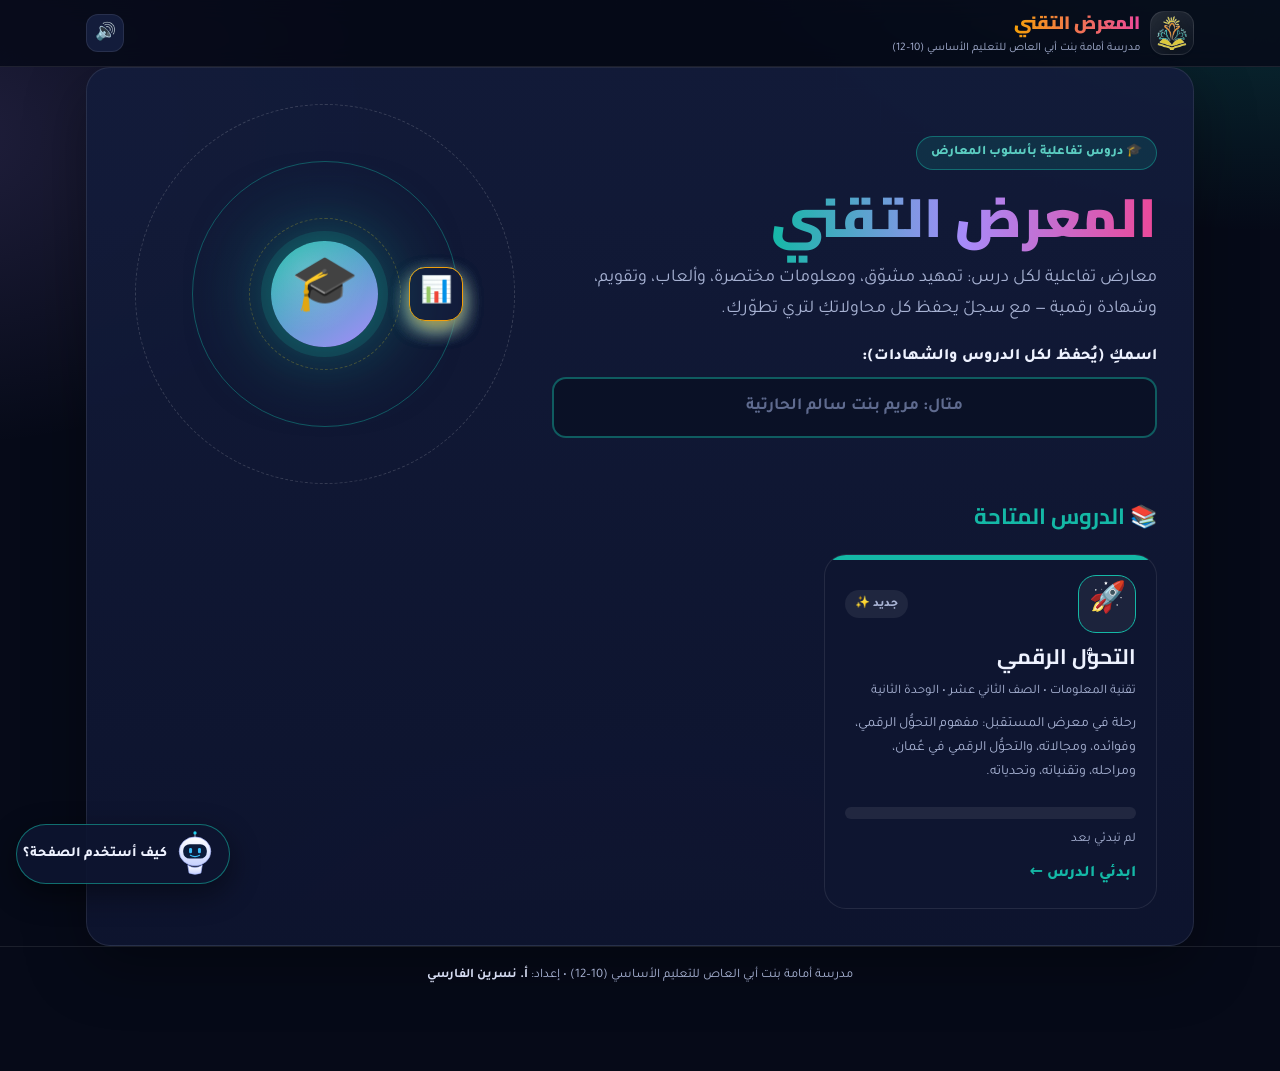
==== index.html @ 9c723d60 "المعرض التقني: منصة الدروس التفاعلية + درس التحول الرقمي Co-Authored-By: Claude Opus 5.5 <noreply@an" ====
<!DOCTYPE html>
<html lang="ar" dir="rtl">
<head>
<meta charset="UTF-8">
<meta name="viewport" content="width=device-width, initial-scale=1, viewport-fit=cover">
<title>المعرض التقني | دروس تفاعلية</title>
<meta name="description" content="المعرض التقني: دروس تفاعلية بأسلوب المعارض — تمهيد، معلومات، ألعاب، تقويم، وشهادة رقمية.">
<meta name="theme-color" content="#060a18">
<link rel="icon" href="assets/logo-mark.png">
<link rel="preconnect" href="https://fonts.googleapis.com">
<link rel="preconnect" href="https://fonts.gstatic.com" crossorigin>
<link href="https://fonts.googleapis.com/css2?family=Aref+Ruqaa:wght@400;700&family=Cairo:wght@600;700;800;900&family=Tajawal:wght@400;500;700;800&display=swap" rel="stylesheet">
<link rel="stylesheet" href="assets/style.css">
</head>
<body>
<canvas id="confetti"></canvas>
<div id="toast" role="status" aria-live="polite"></div>
<div id="tip" class="tip" role="tooltip"></div>
<header id="hdr"></header>
<main class="wrap" id="app"></main>
<footer id="ftr"></footer>
<button class="guideBtn" id="guideBtn" aria-label="المرشد الآلي: جولة تعريفية بهذه الشاشة"></button>
<script src="assets/platform.js"></script>
<script src="assets/engine.js"></script>
</body>
</html>
---- assets/style.css ----
/* =========================================================
   المعرض التقني — الأنماط المشتركة لكل الدروس
   ========================================================= */
:root{
  --bg:#060a18; --card:#0e1530; --card2:#131c3b; --line:rgba(255,255,255,.09);
  --text:#eef2ff; --muted:#a8b3d4; --ink2:#d6dcf2;
  --sun:#facc15; --orange:#f59e0b; --teal:#14b8a6; --pink:#ec4899; --violet:#a78bfa; --cyan:#22d3ee; --rose:#fb7185;
  --ok:#10b981; --bad:#f43f5e; --accent:#14b8a6; --r:18px;
}
*{box-sizing:border-box;margin:0;padding:0}
html{scroll-behavior:smooth;-webkit-text-size-adjust:100%}
body{font-family:'Tajawal','Cairo',system-ui,sans-serif;color:var(--text);min-height:100vh;line-height:1.7;overflow-x:hidden;
  background:
    radial-gradient(900px 520px at 100% -10%,color-mix(in srgb,var(--accent) 26%,transparent),transparent 62%),
    radial-gradient(760px 520px at -5% 15%,rgba(167,139,250,.16),transparent 60%),
    radial-gradient(900px 600px at 50% 115%,rgba(236,72,153,.12),transparent 60%),var(--bg);
  background-attachment:fixed}
body::before{content:"";position:fixed;inset:0;pointer-events:none;z-index:0;opacity:.35;
  background-image:linear-gradient(rgba(255,255,255,.04) 1px,transparent 1px),linear-gradient(90deg,rgba(255,255,255,.04) 1px,transparent 1px);
  background-size:44px 44px;mask-image:radial-gradient(circle at 50% 25%,#000 30%,transparent 80%);-webkit-mask-image:radial-gradient(circle at 50% 25%,#000 30%,transparent 80%)}
h1,h2,h3,h4{font-family:'Cairo','Tajawal',sans-serif;line-height:1.35}
a{color:inherit}
button{font-family:inherit;cursor:pointer;border:0;color:inherit;background:none;-webkit-tap-highlight-color:transparent}
button:focus-visible,textarea:focus-visible,input:focus-visible,a:focus-visible{outline:3px solid var(--sun);outline-offset:2px}
.hidden{display:none!important}
.wrap{position:relative;z-index:1;width:min(1140px,100%);margin:0 auto;padding:0 16px}
.muted{color:var(--muted)} .center{text-align:center}
.spacer{height:18px}

/* ---------- header ---------- */
header{position:sticky;top:0;z-index:30;background:rgba(6,10,24,.84);backdrop-filter:blur(12px);-webkit-backdrop-filter:blur(12px);border-bottom:1px solid var(--line)}
.bar{display:flex;align-items:center;gap:10px;padding:8px 16px;width:min(1140px,100%);margin:0 auto}
.brand{display:flex;align-items:center;gap:10px;min-width:0;flex:1;text-decoration:none;text-align:right}
.mark{width:44px;height:44px;flex-shrink:0;border-radius:14px;display:grid;place-items:center;
  background:linear-gradient(145deg,rgba(255,255,255,.12),rgba(255,255,255,.03));border:1px solid var(--line)}
.mark img{width:34px;height:34px;object-fit:contain;filter:drop-shadow(0 2px 4px rgba(0,0,0,.4))}
.brand b{display:block;font-family:'Cairo';font-weight:900;font-size:clamp(14px,2.4vw,18px);white-space:nowrap;overflow:hidden;text-overflow:ellipsis;
  background:linear-gradient(90deg,var(--sun),var(--orange),var(--pink));-webkit-background-clip:text;background-clip:text;color:transparent}
.brand small{display:block;color:var(--muted);font-size:11.5px;white-space:nowrap;overflow:hidden;text-overflow:ellipsis}
.chip{display:inline-flex;align-items:center;gap:6px;padding:6px 10px;border-radius:999px;background:var(--card2);border:1px solid var(--line);font-weight:800;font-size:13px;white-space:nowrap}
.iconbtn{width:38px;height:38px;border-radius:12px;background:var(--card2);border:1px solid var(--line);font-size:17px;display:grid;place-items:center;flex-shrink:0}
.iconbtn:hover{border-color:var(--accent)}
.hdrStats{display:flex;gap:6px}

main{position:relative;z-index:1;padding:22px 0 40px}
.screen{animation:in .45s ease both}
@keyframes in{from{opacity:0;transform:translateY(14px)}to{opacity:1;transform:none}}
.panel{background:linear-gradient(180deg,rgba(19,28,59,.93),rgba(14,21,48,.93));border:1px solid var(--line);border-radius:24px;padding:clamp(18px,4vw,36px);box-shadow:0 20px 60px rgba(0,0,0,.35)}
.kicker{display:inline-flex;gap:6px;align-items:center;padding:5px 14px;border-radius:999px;font-size:13px;font-weight:800;
  background:color-mix(in srgb,var(--accent) 14%,transparent);color:color-mix(in srgb,var(--accent) 70%,#fff);border:1px solid color-mix(in srgb,var(--accent) 45%,transparent)}
.grad{background:linear-gradient(90deg,var(--accent),var(--violet),var(--pink));-webkit-background-clip:text;background-clip:text;color:transparent}
.btn{display:inline-flex;align-items:center;justify-content:center;gap:8px;padding:13px 24px;border-radius:14px;font-weight:800;font-size:16px;text-decoration:none;
  background:linear-gradient(90deg,var(--teal),var(--violet),var(--pink));color:#fff;box-shadow:0 10px 30px rgba(167,139,250,.28);transition:transform .15s,filter .15s}
.btn:hover{transform:translateY(-2px);filter:brightness(1.08)}
.btn:active{transform:scale(.97)}
.btn.ghost{background:var(--card2);border:1px solid var(--line);box-shadow:none}
.btn.gold{background:linear-gradient(90deg,var(--sun),var(--orange));color:#1b1300}
.btn.sm{padding:8px 14px;font-size:14px}
.btn[disabled]{opacity:.45;pointer-events:none}
.row{display:flex;flex-wrap:wrap;gap:12px;align-items:center}
.row.c{justify-content:center}

/* ---------- hero (library + lesson welcome) ---------- */
.hero{display:grid;gap:26px;align-items:center;grid-template-columns:1fr}
@media(min-width:880px){.hero{grid-template-columns:1.2fr .8fr}}
.hero h1{font-size:clamp(30px,6vw,54px);font-weight:900;margin:12px 0 6px}
.hero .subt{font-size:clamp(16px,2.4vw,20px);font-weight:800;color:var(--ink2)}
.hero p.desc{font-size:clamp(15px,2.1vw,18px);color:var(--muted);margin-top:8px}
.tags{display:flex;flex-wrap:wrap;gap:8px;margin-top:14px}
.tags span{font-size:13px;font-weight:700;padding:5px 12px;border-radius:999px;background:rgba(255,255,255,.06);border:1px solid var(--line)}
.field{margin:20px 0 14px}
.field label{display:block;font-weight:800;margin-bottom:6px}
.field input{width:100%;padding:14px 16px;border-radius:14px;border:2px solid color-mix(in srgb,var(--accent) 45%,transparent);background:#0a1126;color:#fff;font:inherit;font-size:17px;font-weight:700;text-align:center}
.field input::placeholder{color:#5f6b8f}

/* orbit illustration */
.orbit{position:relative;width:min(380px,82vw);aspect-ratio:1;margin:0 auto}
.orbit .ring{position:absolute;inset:0;border-radius:50%;border:1.5px dashed rgba(255,255,255,.16);animation:spin 40s linear infinite}
.orbit .ring.r2{inset:15%;border-style:solid;border-color:color-mix(in srgb,var(--accent) 40%,transparent);animation-duration:26s;animation-direction:reverse}
.orbit .ring.r3{inset:30%;border-color:rgba(250,204,21,.25);animation-duration:18s}
.orbit .core{position:absolute;inset:36%;border-radius:50%;display:grid;place-items:center;font-size:clamp(34px,8vw,54px);
  background:radial-gradient(circle at 35% 30%,#fff3,transparent 60%),linear-gradient(145deg,var(--accent),var(--violet));
  box-shadow:0 0 0 10px color-mix(in srgb,var(--accent) 15%,transparent),0 0 80px color-mix(in srgb,var(--accent) 60%,transparent);animation:pulse 3.5s ease-in-out infinite}
.orbit .sat{position:absolute;top:50%;left:50%;width:0;height:0;animation:spin var(--d,30s) linear infinite;animation-delay:var(--dl,0s)}
.orbit .sat span{position:absolute;transform:translate(-50%,-50%) translateX(var(--rad));width:clamp(40px,10vw,54px);height:clamp(40px,10vw,54px);border-radius:16px;display:grid;place-items:center;
  font-size:clamp(20px,5vw,26px);background:var(--card2);border:1px solid var(--c,var(--line));box-shadow:0 8px 24px -8px var(--c,#000)}
.orbit .sat span i{font-style:normal;display:block;animation:spin var(--d,30s) linear infinite reverse;animation-delay:var(--dl,0s)}
@keyframes spin{to{transform:rotate(360deg)}}
@keyframes pulse{0%,100%{transform:scale(1)}50%{transform:scale(1.05)}}

/* ---------- library ---------- */
.lessons{display:grid;gap:18px;grid-template-columns:repeat(auto-fill,minmax(min(100%,330px),1fr));margin-top:22px}
.lcard{position:relative;display:flex;flex-direction:column;gap:10px;padding:20px;border-radius:22px;background:var(--card);border:1px solid var(--line);text-decoration:none;overflow:hidden;transition:transform .2s,border-color .2s,box-shadow .2s}
.lcard::before{content:"";position:absolute;inset:0 0 auto 0;height:5px;background:var(--c)}
.lcard:hover{transform:translateY(-4px);border-color:var(--c);box-shadow:0 16px 40px -14px var(--c)}
.lcard .top{display:flex;justify-content:space-between;align-items:center;gap:8px}
.lcard .ic{width:58px;height:58px;border-radius:18px;display:grid;place-items:center;font-size:30px;background:rgba(255,255,255,.06);border:1px solid var(--c)}
.lcard h3{font-size:21px}
.lcard .meta{font-size:13px;color:var(--muted)}
.lcard .go{margin-top:auto;font-weight:800;color:var(--c)}

/* ---------- warm-up ---------- */
.grid{display:grid;gap:14px;grid-template-columns:repeat(auto-fill,minmax(min(100%,230px),1fr))}
.flip{perspective:1000px;min-height:210px;text-align:right;padding:0}
.flip .in{position:relative;width:100%;height:100%;min-height:210px;transition:transform .6s;transform-style:preserve-3d}
.flip.on .in{transform:rotateY(180deg)}
.flip .f,.flip .b{position:absolute;inset:0;border-radius:var(--r);padding:16px;backface-visibility:hidden;-webkit-backface-visibility:hidden;display:flex;flex-direction:column;gap:6px}
.flip .f{background:linear-gradient(160deg,#3b2a12,#1d1530);border:1px solid rgba(245,158,11,.4)}
.flip .b{background:linear-gradient(160deg,#083344,#1e1b4b);border:1px solid rgba(34,211,238,.45);transform:rotateY(180deg)}
.flip .em{font-size:34px} .flip h4{font-size:17px} .flip p{font-size:14.5px}
.flip .lbl{font-size:12px;font-weight:800;padding:2px 10px;border-radius:999px;align-self:flex-start}
.flip .f .lbl{background:rgba(245,158,11,.2);color:#fcd34d} .flip .b .lbl{background:rgba(34,211,238,.2);color:#67e8f9}
.flip .tap{margin-top:auto;font-size:12px;color:var(--muted)}
.defBox{border-radius:22px;padding:clamp(16px,3vw,26px);background:linear-gradient(135deg,color-mix(in srgb,var(--accent) 18%,transparent),rgba(167,139,250,.14));border:1px solid color-mix(in srgb,var(--accent) 45%,transparent)}
.defBox h3{font-size:clamp(19px,3vw,24px);margin-bottom:6px;color:color-mix(in srgb,var(--accent) 60%,#fff)}
.defBox p{font-size:clamp(15px,2.2vw,18px)}
.pillGrid{display:grid;gap:10px;grid-template-columns:repeat(auto-fill,minmax(min(100%,210px),1fr));margin-top:12px}
.pill{border-radius:14px;padding:12px;background:rgba(255,255,255,.06);border:1px solid var(--line);font-weight:700;font-size:15px}
.pill i{font-style:normal;font-size:22px;margin-left:6px}
.gmsg{min-height:28px;margin:12px 0 0;font-weight:800;font-size:15px;color:var(--ink2)}
.gmsg.ok{color:#86efac} .gmsg.no{color:#fda4af}

/* ---------- hub ---------- */
.hubHead{display:flex;flex-wrap:wrap;gap:14px;justify-content:space-between;align-items:center}
.progress{height:12px;border-radius:99px;background:rgba(255,255,255,.08);overflow:hidden;margin-top:12px}
.progress>div{height:100%;width:0;border-radius:99px;background:linear-gradient(90deg,var(--teal),var(--sun),var(--pink));transition:width .6s}
.pavs{display:grid;gap:16px;grid-template-columns:repeat(auto-fill,minmax(min(100%,300px),1fr));margin-top:20px}
.pav{position:relative;text-align:right;border-radius:22px;padding:18px;background:var(--card);border:1px solid var(--line);overflow:hidden;transition:transform .2s,border-color .2s,box-shadow .2s;display:flex;flex-direction:column;gap:8px;min-height:190px}
.pav::before{content:"";position:absolute;inset:0 0 auto 0;height:5px;background:var(--c)}
.pav::after{content:"";position:absolute;width:160px;height:160px;border-radius:50%;left:-50px;bottom:-60px;background:var(--c);opacity:.12;filter:blur(10px)}
.pav:hover{transform:translateY(-4px);border-color:var(--c);box-shadow:0 14px 40px -12px var(--c)}
.pav .top{display:flex;justify-content:space-between;align-items:center}
.pav .ic{width:54px;height:54px;border-radius:16px;display:grid;place-items:center;font-size:28px;background:rgba(255,255,255,.07);border:1px solid var(--c)}
.pav h3{font-size:19px} .pav p{font-size:14px;color:var(--muted)}
.pav .go{margin-top:auto;font-weight:800;color:var(--c);font-size:14px}
.status{font-size:12px;font-weight:800;padding:4px 10px;border-radius:999px;background:rgba(255,255,255,.07);color:var(--muted)}
.status.done{background:rgba(16,185,129,.18);color:#6ee7b7}
.pav.locked{filter:grayscale(.8);opacity:.6} .pav.locked:hover{transform:none;box-shadow:none}

/* ---------- pavilion ---------- */
.pavHead{display:flex;flex-wrap:wrap;gap:12px;align-items:center;justify-content:space-between;margin-bottom:6px}
.pavHead h2{font-size:clamp(22px,4vw,32px)} .pavHead .ic{font-size:34px;margin-left:8px}
.steps{display:flex;gap:8px;flex-wrap:wrap}
.steps span{font-size:13px;font-weight:800;padding:6px 12px;border-radius:999px;background:rgba(255,255,255,.06);border:1px solid var(--line);color:var(--muted)}
.steps span.on{background:var(--accent);color:#06101f;border-color:transparent}
.lead{font-size:clamp(15px,2.2vw,18px);margin:10px 0 16px}
.info{display:grid;gap:14px;grid-template-columns:repeat(auto-fill,minmax(min(100%,260px),1fr))}
.icard{border-radius:var(--r);padding:16px;background:var(--card2);border:1px solid var(--line);border-top:4px solid var(--accent);display:flex;flex-direction:column;gap:6px}
.icard .em{font-size:30px} .icard h4{font-size:17.5px}
.icard .en,.tl .en{font-size:12px;color:var(--accent);font-weight:700;direction:ltr;text-align:right;font-family:system-ui,sans-serif}
.icard p{font-size:15px;color:var(--ink2)}
.icard .ex{font-size:14px;padding:8px 10px;border-radius:10px;background:rgba(255,255,255,.05);border-right:3px solid var(--accent)}
.icard .sol{font-size:14px;padding:8px 10px;border-radius:10px;background:rgba(16,185,129,.12);border-right:3px solid var(--ok)}
.note{margin-top:16px;border-radius:16px;padding:14px 16px;background:rgba(56,189,248,.1);border:1px solid rgba(56,189,248,.35);font-size:15.5px}
.note b{color:#7dd3fc}
.list{display:grid;gap:10px;grid-template-columns:repeat(auto-fill,minmax(min(100%,260px),1fr));margin-top:6px}
.list div{padding:12px 14px;border-radius:14px;background:var(--card2);border:1px solid var(--line);font-weight:700;font-size:15px;display:flex;gap:10px;align-items:center}
.list div i{font-style:normal;font-size:22px}
.sectionT{font-size:19px;margin:18px 0 8px;color:var(--accent)}
.timeline{position:relative;display:grid;gap:14px;padding-right:30px}
.timeline::before{content:"";position:absolute;right:11px;top:8px;bottom:8px;width:3px;border-radius:3px;background:linear-gradient(var(--sun),var(--orange),var(--pink))}
.tl{position:relative;border-radius:var(--r);padding:14px 16px;background:var(--card2);border:1px solid var(--line)}
.tl::before{content:attr(data-n);position:absolute;right:-31px;top:12px;width:24px;height:24px;border-radius:50%;background:var(--orange);color:#1b1300;font-weight:900;font-size:13px;display:grid;place-items:center;box-shadow:0 0 0 4px rgba(245,158,11,.25)}
.tl h4{font-size:17.5px} .tl p{font-size:15px;color:var(--ink2)}

/* ---------- games ---------- */
.gTitle{display:flex;flex-wrap:wrap;gap:8px;align-items:center;justify-content:space-between;margin-bottom:10px}
.gTitle h3{font-size:clamp(18px,3vw,23px)}
.gTag{font-size:12px;font-weight:800;padding:4px 12px;border-radius:999px;background:var(--accent);color:#06101f}
.howto{font-size:14.5px;color:var(--muted);margin-bottom:14px}
.tile{width:100%;text-align:right;padding:12px 14px;border-radius:14px;background:var(--card2);border:2px solid var(--line);font-weight:700;font-size:15px;line-height:1.55;transition:border-color .15s,background .15s,transform .15s}
.tile:hover{border-color:rgba(255,255,255,.25)}
.tile.sel{border-color:var(--sun);background:rgba(250,204,21,.12);transform:scale(1.01)}
.tile.ok{border-color:var(--ok);background:rgba(16,185,129,.15);pointer-events:none}
.tile.no{border-color:var(--bad);background:rgba(244,63,94,.15)}
.tile.dim{opacity:.5}
.tile .pair{display:block;font-size:12.5px;color:#6ee7b7;margin-top:4px}
.shake{animation:shake .4s}
@keyframes shake{20%,60%{transform:translateX(-6px)}40%,80%{transform:translateX(6px)}}
.match{display:grid;gap:16px;grid-template-columns:1fr}
@media(min-width:720px){.match{grid-template-columns:1.4fr 1fr}}
.col{display:grid;gap:10px;align-content:start}
.colT{font-size:13px;font-weight:800;color:var(--accent)}
.bins{display:grid;gap:10px;grid-template-columns:repeat(auto-fill,minmax(min(46%,190px),1fr))}
.bin{border-radius:16px;padding:12px;min-height:110px;background:rgba(255,255,255,.04);border:2px dashed rgba(255,255,255,.18);text-align:right;display:flex;flex-direction:column;gap:6px;transition:border-color .15s,background .15s}
.bin.ready{border-color:var(--sun);background:rgba(250,204,21,.06)}
.bin h4{font-size:15px} .bin .em{font-size:24px}
.bin .got{font-size:12.5px;padding:5px 8px;border-radius:9px;background:rgba(16,185,129,.18);color:#a7f3d0;font-weight:700}
.chips{display:flex;flex-wrap:wrap;gap:8px;margin:14px 0}
.chips .tile{width:auto;flex:1 1 220px}
.order{display:grid;gap:10px;max-width:720px}
.oitem{display:flex;align-items:center;gap:10px;padding:10px 12px;border-radius:14px;background:var(--card2);border:2px solid var(--line);font-weight:800}
.oitem .n{width:30px;height:30px;border-radius:50%;background:var(--orange);color:#1b1300;display:grid;place-items:center;font-weight:900;flex-shrink:0}
.oitem .t{flex:1}
.oitem .mv{display:flex;gap:6px}
.oitem .mv button{width:36px;height:36px;border-radius:10px;background:rgba(255,255,255,.08);font-size:16px}
.oitem.ok{border-color:var(--ok)} .oitem.no{border-color:var(--bad)}
.qcard{max-width:820px}
.qmeta{font-size:13px;font-weight:800;color:var(--accent);margin-bottom:6px}
.qtext{font-size:clamp(17px,2.8vw,22px);font-weight:800;margin-bottom:14px;font-family:'Cairo'}
.opts{display:grid;gap:10px} .opts.two{grid-template-columns:1fr 1fr}
.feedback{margin-top:14px;border-radius:14px;padding:12px 14px;font-weight:700;font-size:15px}
.feedback.ok{background:rgba(16,185,129,.14);border:1px solid rgba(16,185,129,.5);color:#bbf7d0}
.feedback.no{background:rgba(244,63,94,.12);border:1px solid rgba(244,63,94,.5);color:#fecdd3}
.feedback .why{display:block;color:#e2e8f0;font-weight:500;margin-top:4px}
.dots{display:flex;gap:5px;flex-wrap:wrap;margin-bottom:12px}
.dots i{width:22px;height:6px;border-radius:9px;background:rgba(255,255,255,.12)}
.dots i.ok{background:var(--ok)} .dots i.no{background:var(--bad)} .dots i.cur{background:var(--sun)}
textarea{width:100%;min-height:130px;border-radius:14px;padding:12px 14px;background:#0a1126;color:#fff;border:2px solid rgba(167,139,250,.4);font:inherit;font-size:16px;resize:vertical}
.discuss{border-radius:20px;padding:16px;background:linear-gradient(135deg,rgba(167,139,250,.14),rgba(236,72,153,.1));border:1px solid rgba(167,139,250,.4)}
.discuss h4{font-size:17px;margin-bottom:6px}
.count{font-size:12.5px;color:var(--muted);margin-top:4px}
.gameBar{display:flex;justify-content:space-between;align-items:center;gap:10px;flex-wrap:wrap;margin-top:18px;padding-top:14px;border-top:1px solid var(--line)}

/* ---------- results & review ---------- */
.badgeBig{font-size:72px;animation:pop .6s ease}
@keyframes pop{0%{transform:scale(.2) rotate(-20deg)}70%{transform:scale(1.15)}100%{transform:scale(1)}}
.stars{font-size:30px;letter-spacing:4px}
.scoreRow{display:flex;justify-content:center;gap:10px;flex-wrap:wrap;margin:12px 0}
.scoreRow div{padding:10px 16px;border-radius:14px;background:var(--card2);border:1px solid var(--line);font-weight:800}
.scoreRow b{color:var(--sun);font-size:20px}
.attemptNote{display:inline-flex;flex-wrap:wrap;justify-content:center;gap:8px;margin:4px auto 10px;font-size:14px;font-weight:700;color:var(--ink2)}
.attemptNote span{padding:5px 12px;border-radius:999px;background:rgba(255,255,255,.06);border:1px solid var(--line)}
.attemptNote .up{color:#86efac;border-color:rgba(16,185,129,.45)}
.review{display:grid;gap:12px;text-align:right;grid-template-columns:repeat(auto-fill,minmax(min(100%,340px),1fr))}
.rv{border-radius:16px;padding:14px;background:var(--card2);border:1px solid var(--line);border-right:4px solid var(--rose);display:flex;flex-direction:column;gap:6px;font-size:15px}
.rq{font-weight:800;display:flex;gap:8px}
.rq span{flex-shrink:0;width:24px;height:24px;border-radius:50%;background:var(--rose);color:#1b0610;font-size:13px;display:grid;place-items:center}
.ry{color:#fecdd3} .rc{color:#bbf7d0;font-weight:700}
.rw{font-size:14px;color:#dbeafe;background:rgba(56,189,248,.1);border-radius:10px;padding:8px 10px}

/* ---------- history (سجلّي) ---------- */
.hTiles{display:grid;gap:12px;grid-template-columns:repeat(auto-fill,minmax(min(46%,180px),1fr));margin:16px 0}
.hTile{border-radius:18px;padding:14px;background:var(--card2);border:1px solid var(--line)}
.hTile small{display:block;color:var(--muted);font-weight:700;font-size:13px}
.hTile b{font-family:'Cairo';font-size:clamp(24px,4vw,32px);color:var(--text);line-height:1.3}
.hTile em{font-style:normal;font-size:13px;color:var(--muted)}
.hActs{display:grid;gap:14px;grid-template-columns:repeat(auto-fill,minmax(min(100%,340px),1fr))}
.hAct{border-radius:20px;padding:16px;background:var(--card);border:1px solid var(--line);border-top:4px solid var(--c);display:flex;flex-direction:column;gap:10px}
.hAct .hh{display:flex;justify-content:space-between;align-items:center;gap:8px}
.hAct h4{font-size:17px;display:flex;gap:8px;align-items:center}
.hAct .kp{display:flex;flex-wrap:wrap;gap:6px}
.hAct .kp span{font-size:12.5px;font-weight:800;padding:4px 10px;border-radius:999px;background:rgba(255,255,255,.06);border:1px solid var(--line);color:var(--ink2)}
.hAct .kp .up{color:#86efac}
.bars{position:relative}
.bars svg{display:block;width:100%;height:auto;overflow:visible}
.bars .bar{cursor:pointer}
.bars .bar:hover rect.m,.bars .bar:focus rect.m{filter:brightness(1.25)}
.tip{position:fixed;z-index:70;pointer-events:none;background:#0b1229;border:1px solid var(--line);border-radius:12px;padding:8px 12px;font-size:13px;line-height:1.6;box-shadow:0 10px 30px rgba(0,0,0,.45);color:var(--text);opacity:0;transition:opacity .12s}
.tip.on{opacity:1}
.tip b{color:var(--text)}
details.tbl summary{cursor:pointer;font-size:13px;font-weight:800;color:var(--muted)}
details.tbl table{width:100%;border-collapse:collapse;margin-top:8px;font-size:13.5px}
details.tbl th,details.tbl td{padding:6px 8px;border-bottom:1px solid var(--line);text-align:right}
details.tbl th{color:var(--muted);font-weight:700}
.empty{padding:14px;border-radius:14px;background:rgba(255,255,255,.04);border:1px dashed var(--line);color:var(--muted);font-size:14px;text-align:center}

/* ---------- 3D certificate ---------- */
.certStage{position:relative;perspective:1600px;padding:clamp(14px,4vw,50px) 0;touch-action:pan-y}
.orb{position:absolute;border-radius:50%;filter:blur(40px);opacity:.55;pointer-events:none}
.o1{width:260px;height:260px;background:#14b8a6;top:0;right:4%} .o2{width:220px;height:220px;background:#ec4899;bottom:0;left:6%}
.o3{width:180px;height:180px;background:#facc15;top:40%;left:40%;opacity:.3}
.cert3d{--rx:4deg;--ry:-8deg;--mx:30%;--my:20%;position:relative;width:min(1000px,100%);margin:0 auto;transform-style:preserve-3d;
  transform:rotateX(var(--rx)) rotateY(var(--ry));transition:transform .25s ease-out;animation:sway 7s ease-in-out infinite;container-type:inline-size}
.cert3d.live{animation:none}
@keyframes sway{0%,100%{transform:rotateX(5deg) rotateY(-9deg)}50%{transform:rotateX(2deg) rotateY(9deg)}}
.plate{position:absolute;inset:0;border-radius:22px;background:linear-gradient(135deg,#b7791f,#7c4a03 60%,#e8b923)}
.p1{transform:translateZ(-5px)} .p2{transform:translateZ(-10px)}
.p3{transform:translateZ(-16px);box-shadow:0 40px 80px rgba(0,0,0,.6),0 0 60px rgba(250,204,21,.25)}
.paper{position:relative;transform-style:preserve-3d;border-radius:22px;color:#1f2937;text-align:center;
  padding:clamp(18px,4.4cqw,48px) clamp(16px,6cqw,64px);display:flex;flex-direction:column;align-items:center;gap:clamp(4px,.9cqw,10px);
  background:radial-gradient(circle at 50% 46%,rgba(255,255,255,.95) 0 34%,transparent 70%),
    repeating-radial-gradient(circle at 50% 46%,rgba(15,118,110,.06) 0 2px,transparent 2px 9px),
    repeating-conic-gradient(from 0deg at 50% 46%,rgba(201,151,26,.07) 0 3deg,transparent 3deg 6deg),
    linear-gradient(160deg,#fffdf4,#fbf3dc 55%,#fff8e7);
  box-shadow:inset 0 0 0 clamp(5px,1.1cqw,11px) #fffdf4,inset 0 0 0 clamp(7px,1.4cqw,14px) #c9971a,inset 0 0 0 clamp(9px,1.8cqw,18px) #fffdf4,inset 0 0 0 clamp(10px,2cqw,20px) #0f766e,inset 0 0 70px rgba(201,151,26,.25)}
@media(min-width:760px){.paper{aspect-ratio:1.414/1;justify-content:center}}
.z1{transform:translateZ(18px)} .z2{transform:translateZ(30px)} .z3{transform:translateZ(46px)} .z4{transform:translateZ(64px)}
.corner{position:absolute;width:clamp(44px,9cqw,96px);transform:translateZ(10px)}
.corner svg{display:block;width:100%}
.c1{top:clamp(6px,1.4cqw,14px);right:clamp(6px,1.4cqw,14px);transform:translateZ(10px) scaleX(-1)}
.c2{top:clamp(6px,1.4cqw,14px);left:clamp(6px,1.4cqw,14px)}
.c3{bottom:clamp(6px,1.4cqw,14px);right:clamp(6px,1.4cqw,14px);transform:translateZ(10px) scale(-1)}
.c4{bottom:clamp(6px,1.4cqw,14px);left:clamp(6px,1.4cqw,14px);transform:translateZ(10px) scaleY(-1)}
.letter{width:100%;display:flex;justify-content:space-between;align-items:center;gap:10px;padding:0 clamp(26px,7cqw,80px) clamp(4px,1cqw,10px);border-bottom:1px solid rgba(201,151,26,.45)}
.school{display:flex;align-items:center;gap:clamp(6px,1.2cqw,12px);text-align:right}
.school img{width:clamp(38px,6.4cqw,66px);height:auto}
.school b{display:block;font-family:'Cairo';font-weight:900;color:#0f766e;font-size:clamp(11px,1.55cqw,16px);line-height:1.35}
.school small{display:block;color:#6b7280;font-size:clamp(9px,1.15cqw,12px);font-weight:700}
.letter .vision{text-align:left;font-weight:900;color:#b45309;font-size:clamp(10px,1.35cqw,14px);line-height:1.35}
.letter .vision small{display:block;color:#6b7280;font-weight:700;font-size:clamp(9px,1.1cqw,12px)}
.emblem{width:clamp(64px,10cqw,104px);margin-top:clamp(2px,.6cqw,6px)}
.emblem svg{display:block;width:100%;filter:drop-shadow(0 8px 10px rgba(0,0,0,.25))}
.ribbon{position:relative;padding:clamp(5px,1cqw,10px) clamp(26px,6cqw,60px);background:linear-gradient(180deg,#14b8a6,#0f766e 60%,#115e59);
  box-shadow:0 10px 22px rgba(15,118,110,.45),inset 0 2px 0 rgba(255,255,255,.35)}
.ribbon::before,.ribbon::after{content:"";position:absolute;top:22%;width:clamp(18px,3.5cqw,34px);height:100%;background:#115e59;z-index:-1}
.ribbon::before{right:calc(-1 * clamp(14px,2.6cqw,26px));clip-path:polygon(0 0,100% 0,70% 50%,100% 100%,0 100%)}
.ribbon::after{left:calc(-1 * clamp(14px,2.6cqw,26px));clip-path:polygon(0 0,100% 0,100% 100%,0 100%,30% 50%)}
.ribbon span{font-family:'Aref Ruqaa','Cairo',serif;font-weight:700;font-size:clamp(20px,4.4cqw,44px);line-height:1.3;
  background:linear-gradient(180deg,#fff7c2,#facc15 45%,#d4a017 55%,#fff3b0);-webkit-background-clip:text;background-clip:text;color:transparent;filter:drop-shadow(0 2px 0 rgba(0,0,0,.25))}
.cSub{font-weight:800;color:#b45309;font-size:clamp(11px,1.6cqw,16px)}
.cTxt{font-size:clamp(11px,1.55cqw,16px);color:#374151;max-width:72cqw}
.cName{font-family:'Aref Ruqaa','Cairo',serif;font-weight:700;font-size:clamp(28px,6.2cqw,62px);line-height:1.35;padding:0 4cqw;
  background:linear-gradient(180deg,#0f766e,#0d9488 40%,#b7791f 60%,#e8b923);-webkit-background-clip:text;background-clip:text;color:transparent;
  filter:drop-shadow(0 2px 0 #fff) drop-shadow(0 4px 0 rgba(183,121,31,.55)) drop-shadow(0 10px 12px rgba(0,0,0,.22))}
.cStats{display:flex;flex-wrap:wrap;justify-content:center;gap:clamp(6px,1.4cqw,14px);margin:clamp(2px,.8cqw,8px) 0 clamp(6px,1.2cqw,12px)}
.cStats div{min-width:clamp(64px,11cqw,110px);padding:clamp(4px,.8cqw,8px) clamp(8px,1.4cqw,14px);border-radius:14px;display:flex;flex-direction:column;align-items:center;line-height:1.25;
  background:linear-gradient(180deg,#fffbeb,#fde68a);border:1px solid #e8b923;box-shadow:0 6px 0 #c9971a,0 10px 18px rgba(0,0,0,.18)}
.cStats small{font-size:clamp(9px,1.1cqw,12px);color:#92400e;font-weight:700}
.cStats b{font-family:'Cairo';font-size:clamp(14px,2.2cqw,22px);color:#0f766e}
.cRefl{max-width:76cqw;font-size:clamp(10px,1.35cqw,14px);color:#134e4a;background:rgba(20,184,166,.08);border:1px dashed #14b8a6;border-radius:12px;padding:clamp(4px,.8cqw,8px) clamp(8px,1.4cqw,14px)}
.cFoot{width:100%;display:flex;justify-content:space-between;align-items:flex-end;padding:0 clamp(24px,7cqw,80px);margin-top:clamp(2px,1cqw,10px)}
.cFoot>div:not(.sealWrap){display:flex;flex-direction:column;min-width:24cqw;border-top:2px solid #c9971a;padding-top:4px;font-size:clamp(11px,1.5cqw,15px)}
.cFoot small{color:#6b7280;font-weight:700}
.sign{font-family:'Aref Ruqaa','Cairo',serif;font-size:clamp(16px,2.6cqw,26px);color:#0f766e;line-height:1.3}
.sealWrap{width:clamp(70px,11cqw,116px)}
.rosette{display:block;width:100%;filter:drop-shadow(0 10px 12px rgba(0,0,0,.35));animation:rock 18s ease-in-out infinite}
@keyframes rock{0%,100%{transform:rotate(-8deg)}50%{transform:rotate(8deg)}}
.holo{position:absolute;inset:0;border-radius:22px;pointer-events:none;transform:translateZ(70px);mix-blend-mode:soft-light;
  background:radial-gradient(circle at var(--mx) var(--my),rgba(255,255,255,.8),transparent 40%),
    linear-gradient(115deg,transparent 30%,rgba(34,211,238,.35) 42%,rgba(236,72,153,.3) 50%,rgba(250,204,21,.35) 58%,transparent 70%);
  background-size:100% 100%,250% 250%;animation:holo 6s ease-in-out infinite}
@keyframes holo{0%,100%{background-position:0 0,0% 0%}50%{background-position:0 0,100% 100%}}

/* ---------- guide robot (on demand) ---------- */
.guideBtn{position:fixed;z-index:40;left:16px;bottom:16px;display:flex;align-items:center;gap:8px;padding:6px 14px 6px 6px;border-radius:999px;
  background:rgba(14,21,48,.92);border:1px solid color-mix(in srgb,var(--accent) 55%,transparent);box-shadow:0 10px 30px rgba(0,0,0,.45);font-weight:800;font-size:14px}
.guideBtn svg{width:40px;height:46px}
.guideBtn:hover{border-color:var(--sun)}
.guideBtn.busy{opacity:0;pointer-events:none}
.tourHole{position:fixed;z-index:80;pointer-events:none;border-radius:14px;box-shadow:0 0 0 9999px rgba(3,6,18,.62);outline:3px solid var(--sun);outline-offset:3px;transition:all .35s ease}
.tourBox{position:fixed;z-index:81;width:min(380px,calc(100vw - 24px));background:#eef4ff;color:#0b1b3a;border-radius:18px;padding:12px 14px;box-shadow:0 20px 50px rgba(0,0,0,.5);transition:top .35s ease,left .35s ease}
.tourBox .tb{display:flex;gap:10px;align-items:flex-start}
.tourBox svg.rb{width:52px;height:60px;flex-shrink:0}
.tourBox .tt{font-weight:700;font-size:15px;line-height:1.65}
.tourBox .tn{font-size:11.5px;font-weight:800;color:#2563eb}
.tourBox .tp{height:4px;border-radius:4px;background:#cbd5e1;margin:10px 0 8px;overflow:hidden}
.tourBox .tp i{display:block;height:100%;width:0;background:#2563eb}
.tourBox .tc{display:flex;gap:6px;justify-content:space-between}
.tourBox .tc button{flex:1;padding:7px 0;border-radius:10px;background:#dbe5f7;color:#0b1b3a;font-weight:800;font-size:13px}
.tourBox .tc button:hover{background:#c7d6f2}
.tourBox .tc .pp{background:#2563eb;color:#fff}

footer{position:relative;z-index:1;text-align:center;font-size:13px;color:var(--muted);padding:18px 16px 84px;border-top:1px solid var(--line)}
footer b{color:var(--ink2)}
#confetti{position:fixed;inset:0;pointer-events:none;z-index:90}
#toast{visibility:hidden;opacity:0;position:fixed;bottom:76px;left:50%;transform:translateX(-50%) translateY(20px);z-index:95;background:#111a38;border:1px solid var(--sun);color:#fff;padding:10px 18px;border-radius:14px;font-weight:800;transition:all .3s;max-width:92vw;text-align:center}
#toast.show{visibility:visible;opacity:1;transform:translateX(-50%) translateY(0)}

@media(max-width:560px){
  .bar{padding:8px 10px;gap:6px}
  .mark{width:38px;height:38px} .mark img{width:30px;height:30px}
  .chip{padding:5px 8px;font-size:12px}
  .hideSm{display:none!important}
  .opts.two{grid-template-columns:1fr}
  .btn{padding:12px 18px;font-size:15px}
  .guideBtn span{display:none} .guideBtn{padding:4px}
  .orbit{width:min(250px,70vw)} .orbit .sat span{transform:translate(-50%,-50%) translateX(min(112px,31vw))}
}
@media print{
  *{-webkit-print-color-adjust:exact;print-color-adjust:exact}
  body{background:#fff!important}
  body::before,header,footer,#confetti,#toast,.noPrint,.guideBtn,.tourHole,.tourBox{display:none!important}
  main{padding:0} .screen{animation:none}
  .certStage{perspective:none;padding:0;zoom:.8;break-inside:avoid}
  .orb,.holo,.plate{display:none!important}
  .cert3d{transform:none!important;animation:none!important;width:100%}
  .z1,.z2,.z3,.z4,.corner{transform:none!important}
  .c1{transform:scaleX(-1)!important} .c3{transform:scale(-1)!important} .c4{transform:scaleY(-1)!important}
  .paper{aspect-ratio:auto;height:auto;justify-content:center;gap:6px;padding:12mm 16mm}
  @page{size:A4 landscape;margin:10mm}
}
@media(prefers-reduced-motion:reduce){*{animation:none!important;transition:none!important}}
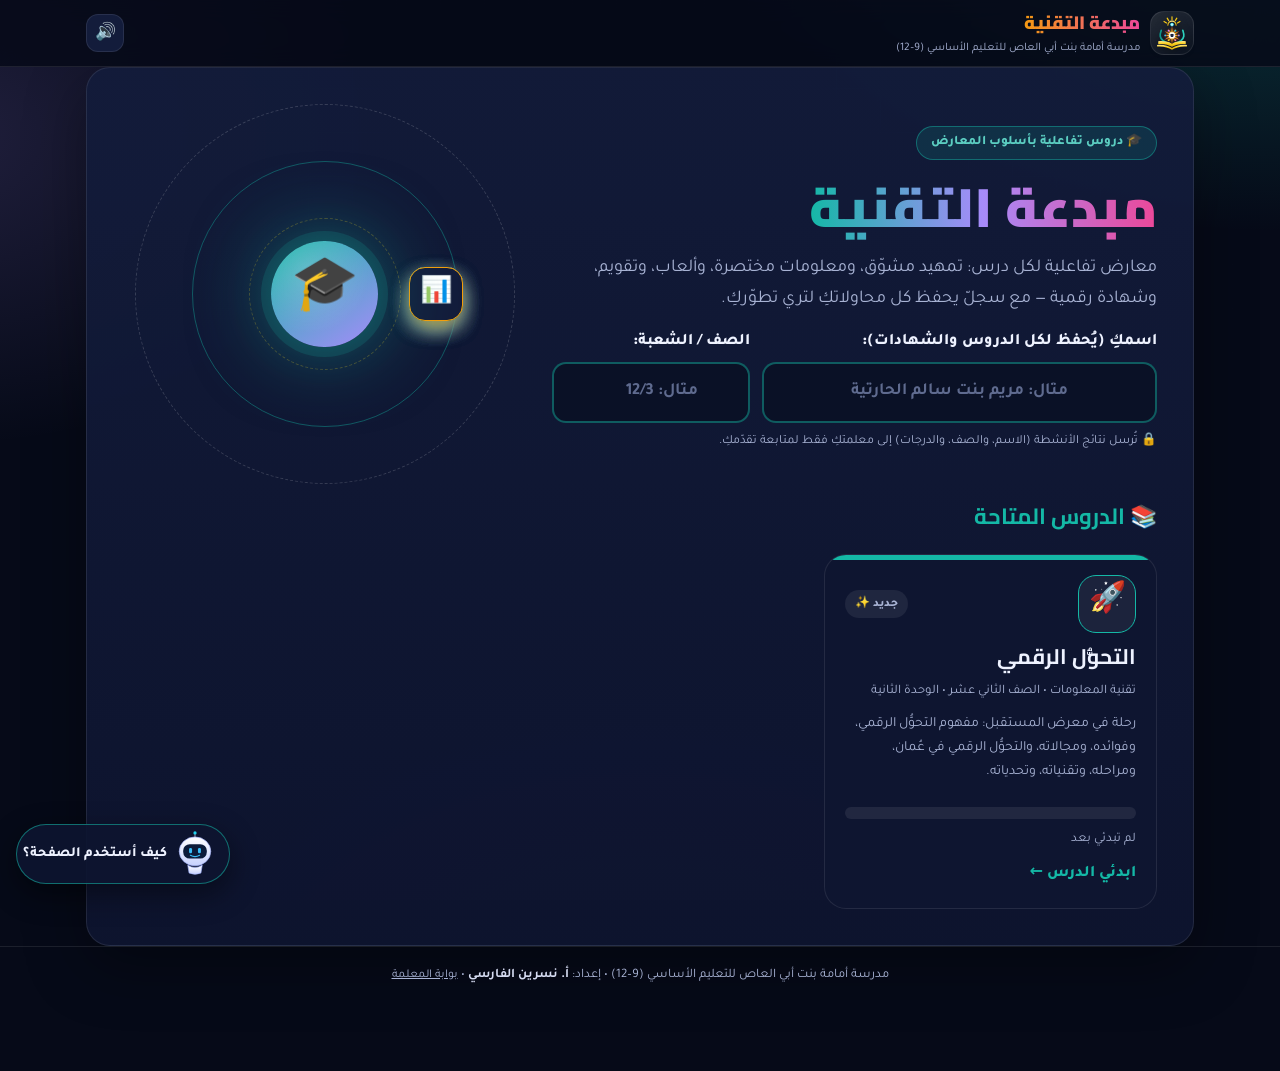
==== commit be069781: "New logo and platform name: مبدعة التقنية Co-Authored-By: Claude Opus 5.5 <noreply@anthropic.com>" ====
--- a/index.html
+++ b/index.html
@@ -3,10 +3,10 @@
 <head>
 <meta charset="UTF-8">
 <meta name="viewport" content="width=device-width, initial-scale=1, viewport-fit=cover">
-<title>المعرض التقني | دروس تفاعلية</title>
-<meta name="description" content="المعرض التقني: دروس تفاعلية بأسلوب المعارض — تمهيد، معلومات، ألعاب، تقويم، وشهادة رقمية.">
+<title>مبدعة التقنية | دروس تفاعلية</title>
+<meta name="description" content="مبدعة التقنية: دروس تفاعلية بأسلوب المعارض — تمهيد، معلومات، ألعاب، تقويم، وشهادة رقمية.">
 <meta name="theme-color" content="#060a18">
-<link rel="icon" href="assets/logo-mark.png">
+<link rel="icon" type="image/svg+xml" href="assets/logo-icon.svg">
 <link rel="preconnect" href="https://fonts.googleapis.com">
 <link rel="preconnect" href="https://fonts.gstatic.com" crossorigin>
 <link href="https://fonts.googleapis.com/css2?family=Aref+Ruqaa:wght@400;700&family=Cairo:wght@600;700;800;900&family=Tajawal:wght@400;500;700;800&display=swap" rel="stylesheet">
--- a/assets/style.css
+++ b/assets/style.css
@@ -1,5 +1,5 @@
 /* =========================================================
-   المعرض التقني — الأنماط المشتركة لكل الدروس
+   مبدعة التقنية — الأنماط المشتركة لكل الدروس
    ========================================================= */
 :root{
   --bg:#060a18; --card:#0e1530; --card2:#131c3b; --line:rgba(255,255,255,.09);
@@ -296,11 +296,11 @@
 .ribbon::before,.ribbon::after{content:"";position:absolute;top:22%;width:clamp(18px,3.5cqw,34px);height:100%;background:#115e59;z-index:-1}
 .ribbon::before{right:calc(-1 * clamp(14px,2.6cqw,26px));clip-path:polygon(0 0,100% 0,70% 50%,100% 100%,0 100%)}
 .ribbon::after{left:calc(-1 * clamp(14px,2.6cqw,26px));clip-path:polygon(0 0,100% 0,100% 100%,0 100%,30% 50%)}
-.ribbon span{font-family:'Aref Ruqaa','Cairo',serif;font-weight:700;font-size:clamp(20px,4.4cqw,44px);line-height:1.3;
+.ribbon span{display:inline-block;padding:.32em .12em .12em;margin:-.22em 0 -.08em;font-family:'Aref Ruqaa','Cairo',serif;font-weight:700;font-size:clamp(20px,4.4cqw,44px);line-height:1.3;
   background:linear-gradient(180deg,#fff7c2,#facc15 45%,#d4a017 55%,#fff3b0);-webkit-background-clip:text;background-clip:text;color:transparent;filter:drop-shadow(0 2px 0 rgba(0,0,0,.25))}
 .cSub{font-weight:800;color:#b45309;font-size:clamp(11px,1.6cqw,16px)}
 .cTxt{font-size:clamp(11px,1.55cqw,16px);color:#374151;max-width:72cqw}
-.cName{font-family:'Aref Ruqaa','Cairo',serif;font-weight:700;font-size:clamp(28px,6.2cqw,62px);line-height:1.35;padding:0 4cqw;
+.cName{font-family:'Aref Ruqaa','Cairo',serif;font-weight:700;font-size:clamp(28px,6.2cqw,62px);line-height:1.35;padding:.3em 4cqw .1em;margin-top:-.2em;
   background:linear-gradient(180deg,#0f766e,#0d9488 40%,#b7791f 60%,#e8b923);-webkit-background-clip:text;background-clip:text;color:transparent;
   filter:drop-shadow(0 2px 0 #fff) drop-shadow(0 4px 0 rgba(183,121,31,.55)) drop-shadow(0 10px 12px rgba(0,0,0,.22))}
 .cStats{display:flex;flex-wrap:wrap;justify-content:center;gap:clamp(6px,1.4cqw,14px);margin:clamp(2px,.8cqw,8px) 0 clamp(6px,1.2cqw,12px)}
@@ -371,3 +371,43 @@
   @page{size:A4 landscape;margin:10mm}
 }
 @media(prefers-reduced-motion:reduce){*{animation:none!important;transition:none!important}}
+
+/* ---------- identity + sync ---------- */
+.idRow{display:grid;gap:0 12px;grid-template-columns:1fr}
+@media(min-width:560px){.idRow{grid-template-columns:2fr 1fr}}
+.idRow .field{margin:14px 0 6px}
+.privacy{font-size:12.5px;color:var(--muted);margin:2px 0 10px}
+.syncNote{min-height:22px;font-size:13.5px;font-weight:700;color:var(--muted);margin:4px 0}
+.tlink{color:var(--muted);font-size:12px}
+
+/* ---------- teacher dashboard ---------- */
+.steps2{margin:14px 22px 0 0;display:grid;gap:8px;font-size:15.5px}
+.steps2 code,.note code{background:rgba(255,255,255,.08);padding:1px 6px;border-radius:6px;direction:ltr;unicode-bidi:isolate}
+.steps2 a{color:var(--cyan)}
+pre.code{max-height:320px;overflow:auto;background:#050914;border:1px solid var(--line);border-radius:14px;padding:14px;font-size:12.5px;line-height:1.6;text-align:left;white-space:pre}
+.filters{display:flex;flex-wrap:wrap;gap:12px;margin:14px 0}
+.filters label{display:flex;flex-direction:column;gap:4px;font-size:13px;font-weight:800;color:var(--muted);flex:1 1 180px}
+.filters select,.filters input,#pin{padding:10px 12px;border-radius:12px;background:#0a1126;color:#fff;border:1px solid var(--line);font:inherit;font-size:15px}
+#pin{width:100%;text-align:center;font-size:17px}
+.tblWrap{overflow-x:auto;border:1px solid var(--line);border-radius:16px}
+table.dash{width:100%;border-collapse:collapse;font-size:14px;min-width:760px}
+table.dash th{position:sticky;top:0;background:#111a38;font-size:12.5px;color:var(--muted);text-align:right;padding:0;border-bottom:1px solid var(--line);white-space:nowrap}
+.sortBtn{width:100%;text-align:right;padding:10px;font-weight:800;color:inherit}
+.sortBtn:hover{color:var(--text)}
+table.dash td{padding:9px 10px;border-bottom:1px solid var(--line);white-space:nowrap}
+.srow{cursor:pointer}
+.srow:hover td:not(.hc){background:rgba(255,255,255,.04)}
+.srow:hover td.hc{filter:brightness(1.12)}
+td.hc{text-align:center;font-weight:800;color:#fff;background:color-mix(in srgb,#14b8a6 calc(var(--v) * .7%),#0e1530)}
+td.hc.strong{font-size:15px}
+td.hc.empty{color:var(--muted);background:none;font-weight:500}
+tr.detail td{background:#0b1229;white-space:normal;padding:14px}
+table.mini{width:100%;border-collapse:collapse;font-size:13px}
+table.mini th,table.mini td{padding:5px 6px;border-bottom:1px solid var(--line);text-align:right}
+table.mini th{color:var(--muted);font-weight:700}
+.ml{margin:6px 18px 0 0;font-size:13px;color:var(--ink2)}
+.missList{display:grid;gap:8px}
+.mi{display:grid;grid-template-columns:1fr minmax(80px,28%) 36px;gap:10px;align-items:center;padding:10px 12px;border-radius:12px;background:var(--card2);border:1px solid var(--line);font-size:14px}
+.mb{height:10px;border-radius:6px;background:rgba(255,255,255,.07);overflow:hidden}
+.mb i{display:block;height:100%;background:#fb7185;border-radius:6px}
+.mi b{text-align:center}
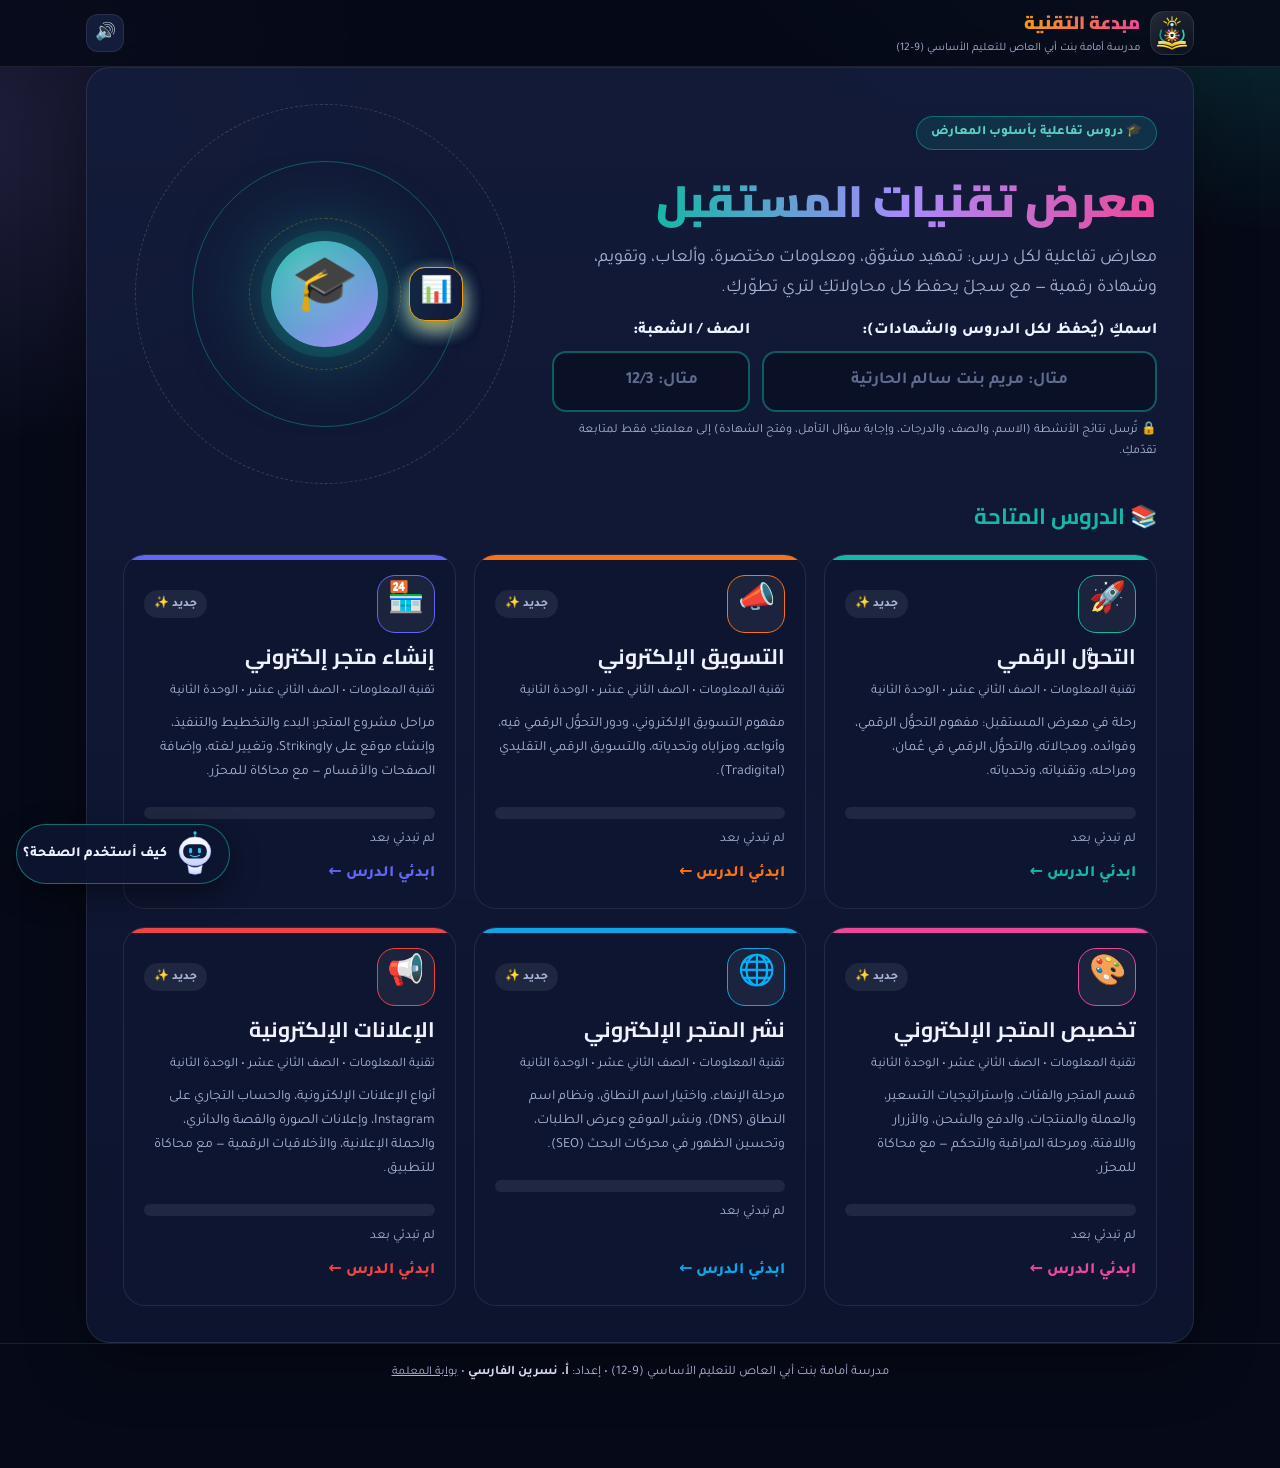
==== commit 4a9c1321: "Show the logo in link previews when the platform is shared Adds Open Graph / Twitter card tags to th" ====
--- a/index.html
+++ b/index.html
@@ -5,6 +5,17 @@
 <meta name="viewport" content="width=device-width, initial-scale=1, viewport-fit=cover">
 <title>مبدعة التقنية | دروس تفاعلية</title>
 <meta name="description" content="مبدعة التقنية: دروس تفاعلية بأسلوب المعارض — تمهيد، معلومات، ألعاب، تقويم، وشهادة رقمية.">
+<meta property="og:type" content="website">
+<meta property="og:site_name" content="مبدعة التقنية">
+<meta property="og:title" content="مبدعة التقنية | دروس تفاعلية">
+<meta property="og:description" content="مبدعة التقنية: دروس تفاعلية بأسلوب المعارض — تمهيد، معلومات، ألعاب، تقويم، وشهادة رقمية.">
+<meta property="og:url" content="https://tech-expo-om.github.io/">
+<meta property="og:image" content="https://tech-expo-om.github.io/assets/og-image.jpg">
+<meta property="og:image:width" content="1200">
+<meta property="og:image:height" content="630">
+<meta property="og:image:alt" content="شعار مبدعة التقنية">
+<meta property="og:locale" content="ar_OM">
+<meta name="twitter:card" content="summary_large_image">
 <meta name="theme-color" content="#060a18">
 <link rel="icon" type="image/svg+xml" href="assets/logo-icon.svg">
 <link rel="preconnect" href="https://fonts.googleapis.com">
--- a/assets/style.css
+++ b/assets/style.css
@@ -64,6 +64,8 @@
 .hero{display:grid;gap:26px;align-items:center;grid-template-columns:1fr}
 @media(min-width:880px){.hero{grid-template-columns:1.2fr .8fr}}
 .hero h1{font-size:clamp(30px,6vw,54px);font-weight:900;margin:12px 0 6px}
+.hero h1 .grad{white-space:nowrap;font-size:min(44px,calc((100vw - 100px)/13.5))}
+@media(min-width:880px){.hero h1 .grad{font-size:min(44px,calc(4.4vw - 6px))}}
 .hero .subt{font-size:clamp(16px,2.4vw,20px);font-weight:800;color:var(--ink2)}
 .hero p.desc{font-size:clamp(15px,2.1vw,18px);color:var(--muted);margin-top:8px}
 .tags{display:flex;flex-wrap:wrap;gap:8px;margin-top:14px}
@@ -210,6 +212,38 @@
 .discuss{border-radius:20px;padding:16px;background:linear-gradient(135deg,rgba(167,139,250,.14),rgba(236,72,153,.1));border:1px solid rgba(167,139,250,.4)}
 .discuss h4{font-size:17px;margin-bottom:6px}
 .count{font-size:12.5px;color:var(--muted);margin-top:4px}
+/* محاكاة واجهة البرامج (sim) */
+.simTask{border-radius:16px;padding:12px 14px;margin-bottom:12px;background:var(--card2);border:1px solid var(--line);border-right:4px solid var(--accent)}
+.simTask h4{font-size:17px;margin:6px 0 8px}
+.simSteps{display:flex;flex-wrap:wrap;gap:6px}
+.simSteps span{font-size:12.5px;font-weight:800;padding:4px 10px;border-radius:999px;background:rgba(255,255,255,.06);color:var(--muted)}
+.simSteps span.ok{background:rgba(16,185,129,.18);color:#a7f3d0} .simSteps span.cur{background:var(--sun);color:#1b1300}
+.simWin{display:flex;border-radius:14px;overflow:hidden;border:1px solid rgba(255,255,255,.18);min-height:300px;box-shadow:0 14px 40px rgba(0,0,0,.35)}
+.simSide{flex:0 0 min(42%,240px);background:#23262d;padding:10px;display:flex;flex-direction:column;gap:8px}
+.simBrand{font-style:italic;font-size:17px;color:#fff;direction:ltr;text-align:left;font-family:system-ui,sans-serif}
+.simT{font-size:12px;color:#9aa3b5;font-weight:800}
+.simList{display:grid;gap:6px}
+.simBtn{display:block;width:100%;text-align:right;padding:9px 11px;border-radius:8px;background:#3a3f4a;color:#f1f3f7;font-size:14px;font-weight:700;line-height:1.4;border:2px solid transparent;transition:border-color .15s,background .15s}
+.simBtn:hover{border-color:var(--sun)}
+.simBtn.no{border-color:var(--bad);background:#5a2733} .simBtn.ok{border-color:var(--ok);background:#1f4d3f}
+.simBtn.off{opacity:.45;cursor:default;pointer-events:none}
+.simCanvas{flex:1;position:relative;background:#f6f7fb;color:#1d2433;padding:16px;display:flex;flex-direction:column;align-items:center;justify-content:center;gap:12px}
+.simCanvas.dim .simSite{opacity:.25}
+.simSite{text-align:center}
+.simSite h4{font-size:clamp(20px,4vw,30px);font-weight:500}
+.simSite p{font-size:14px;color:#4b5565}
+.simChips{display:flex;flex-wrap:wrap;gap:8px;justify-content:center}
+.simChips .simBtn{width:auto;background:#111;color:#fff;font-size:13px;padding:7px 12px}
+.simDlg{position:absolute;inset:auto 8% auto 8%;top:50%;transform:translateY(-50%);background:#fff;border-radius:12px;padding:14px;box-shadow:0 18px 50px rgba(0,0,0,.35)}
+.simDlg h5{font-size:16px;margin-bottom:10px;color:#1d2433}
+.simDlg .simBtn{background:#eef0f5;color:#1d2433}
+.simDlg .simBtn.no{background:#fde2e7} .simDlg .simBtn.ok{background:#d1fae5}
+.simPhone{max-width:380px;margin:0 auto;border-radius:28px;border:8px solid #111;background:#fff;color:#111;overflow:hidden;box-shadow:0 14px 40px rgba(0,0,0,.35)}
+.simBar{padding:12px 14px;font-weight:800;font-size:16px;border-bottom:1px solid #e5e7eb;direction:ltr;text-align:left;font-family:system-ui,sans-serif}
+.simPhone .simList{padding:10px;gap:4px}
+.simPhone .simBtn{background:#fff;color:#111;border:1px solid #e5e7eb;direction:ltr;text-align:left;font-family:system-ui,sans-serif}
+.simPhone .simBtn.no{background:#fde2e7;border-color:var(--bad)} .simPhone .simBtn.ok{background:#d1fae5;border-color:var(--ok)}
+@media(max-width:560px){.simWin{flex-direction:column}.simSide{flex-basis:auto}.simCanvas{min-height:200px}}
 .gameBar{display:flex;justify-content:space-between;align-items:center;gap:10px;flex-wrap:wrap;margin-top:18px;padding-top:14px;border-top:1px solid var(--line)}
 
 /* ---------- results & review ---------- */
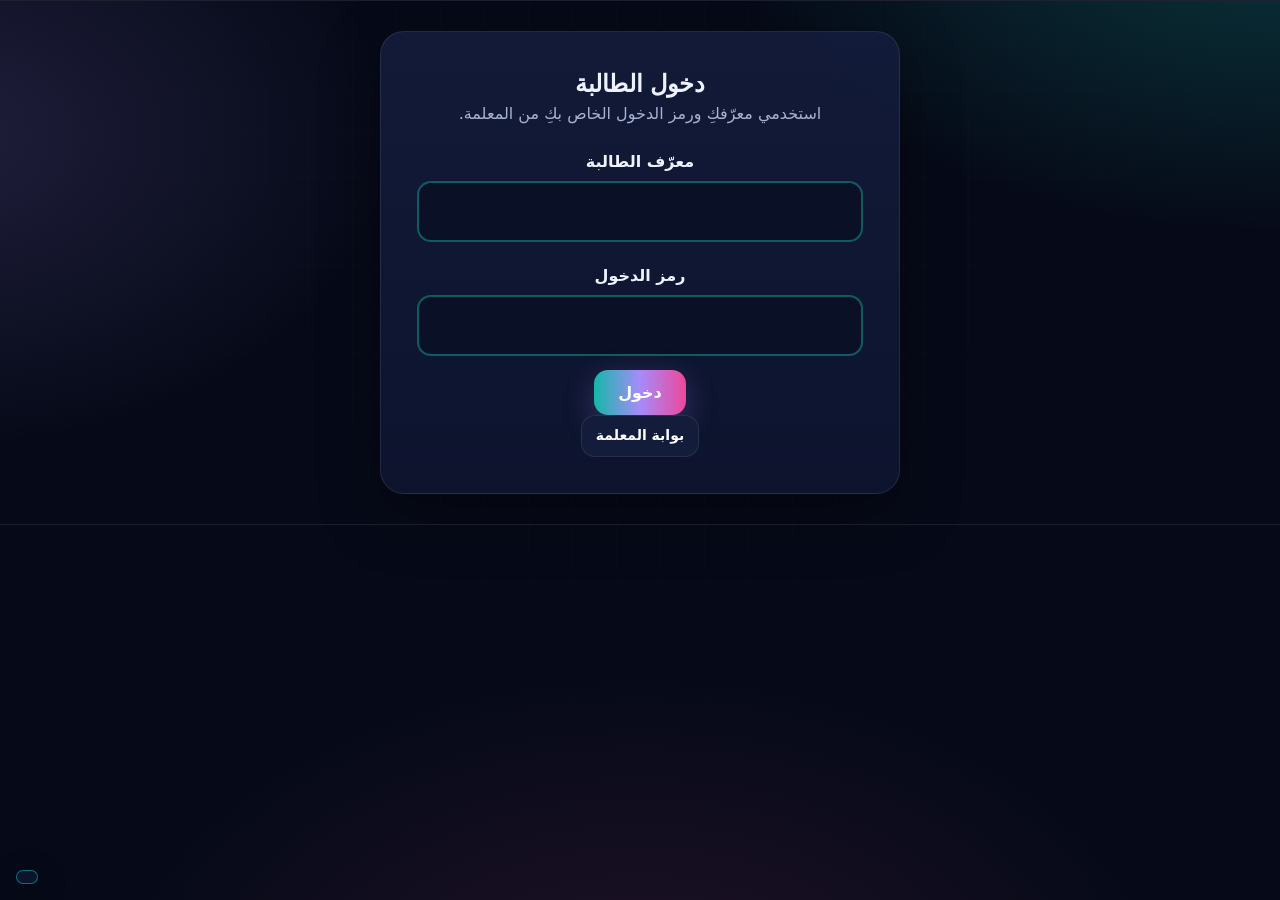
==== commit a9132929: "Secure submissions and retain approval review history" ====
--- a/index.html
+++ b/index.html
@@ -2,6 +2,7 @@
 <html lang="ar" dir="rtl">
 <head>
 <meta charset="UTF-8">
+<meta http-equiv="Content-Security-Policy" content="default-src 'self'; script-src 'self'; style-src 'self' 'unsafe-inline' https://fonts.googleapis.com; font-src 'self' https://fonts.gstatic.com; img-src 'self' data:; connect-src 'self' https://script.google.com https://script.googleusercontent.com; object-src 'none'; base-uri 'self'; form-action 'self'">
 <meta name="viewport" content="width=device-width, initial-scale=1, viewport-fit=cover">
 <title>مبدعة التقنية | دروس تفاعلية</title>
 <meta name="description" content="مبدعة التقنية: دروس تفاعلية بأسلوب المعارض — تمهيد، معلومات، ألعاب، تقويم، وشهادة رقمية.">
@@ -10,12 +11,12 @@
 <meta property="og:title" content="مبدعة التقنية | دروس تفاعلية">
 <meta property="og:description" content="مبدعة التقنية: دروس تفاعلية بأسلوب المعارض — تمهيد، معلومات، ألعاب، تقويم، وشهادة رقمية.">
 <meta property="og:url" content="https://tech-expo-om.github.io/">
-<meta property="og:image" content="https://tech-expo-om.github.io/assets/og-image.jpg">
-<meta property="og:image:width" content="1200">
-<meta property="og:image:height" content="630">
+<meta property="og:image" content="https://tech-expo-om.github.io/assets/og-logo.jpg">
+<meta property="og:image:width" content="600">
+<meta property="og:image:height" content="600">
 <meta property="og:image:alt" content="شعار مبدعة التقنية">
 <meta property="og:locale" content="ar_OM">
-<meta name="twitter:card" content="summary_large_image">
+<meta name="twitter:card" content="summary">
 <meta name="theme-color" content="#060a18">
 <link rel="icon" type="image/svg+xml" href="assets/logo-icon.svg">
 <link rel="preconnect" href="https://fonts.googleapis.com">
@@ -32,6 +33,7 @@
 <footer id="ftr"></footer>
 <button class="guideBtn" id="guideBtn" aria-label="المرشد الآلي: جولة تعريفية بهذه الشاشة"></button>
 <script src="assets/platform.js"></script>
+<script src="assets/api.js"></script>
 <script src="assets/engine.js"></script>
 </body>
 </html>
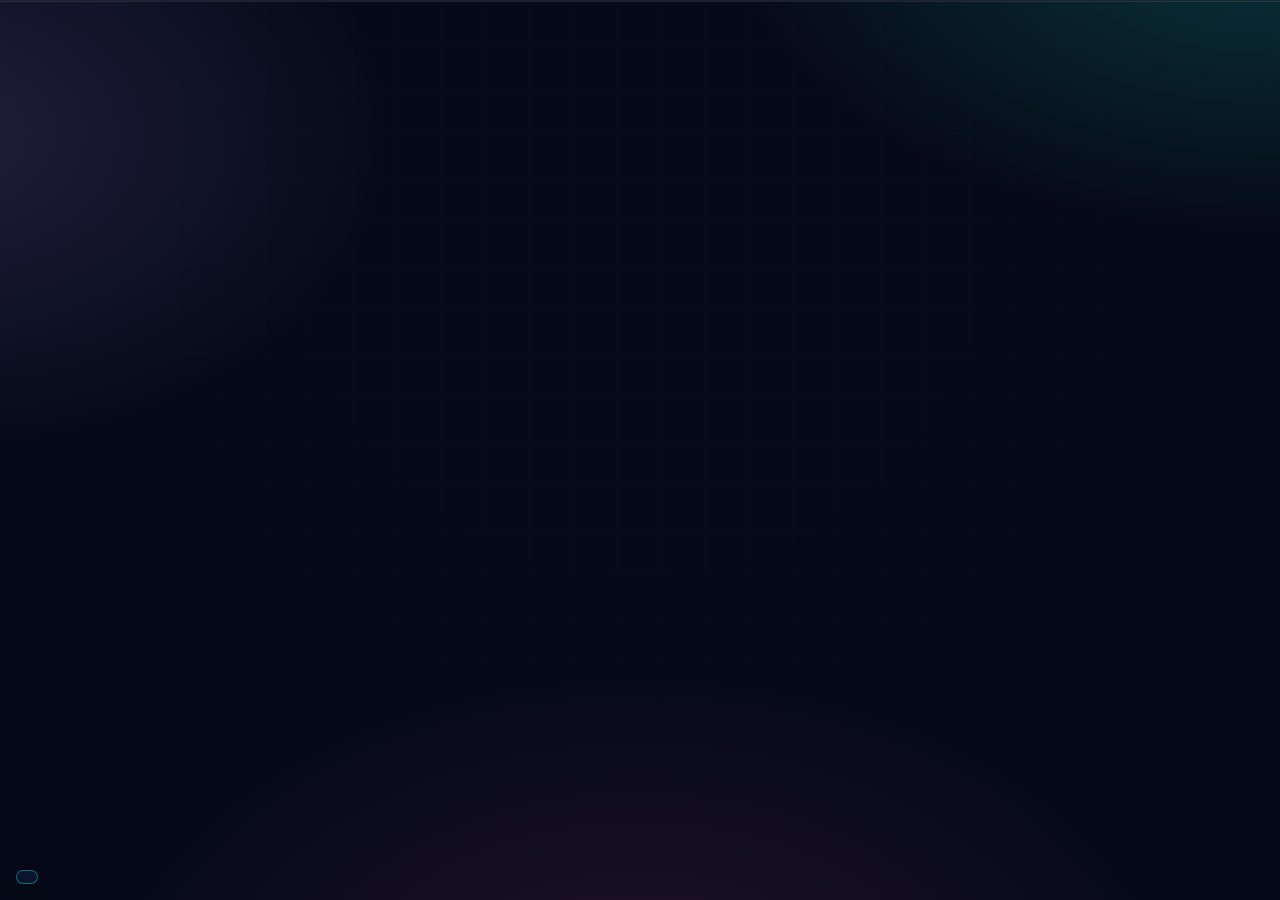
==== commit ec6a8a88: "Block dashboard injection and harden spreadsheet exports" ====
--- a/index.html
+++ b/index.html
@@ -33,7 +33,6 @@
 <footer id="ftr"></footer>
 <button class="guideBtn" id="guideBtn" aria-label="المرشد الآلي: جولة تعريفية بهذه الشاشة"></button>
 <script src="assets/platform.js"></script>
-<script src="assets/api.js"></script>
 <script src="assets/engine.js"></script>
 </body>
 </html>
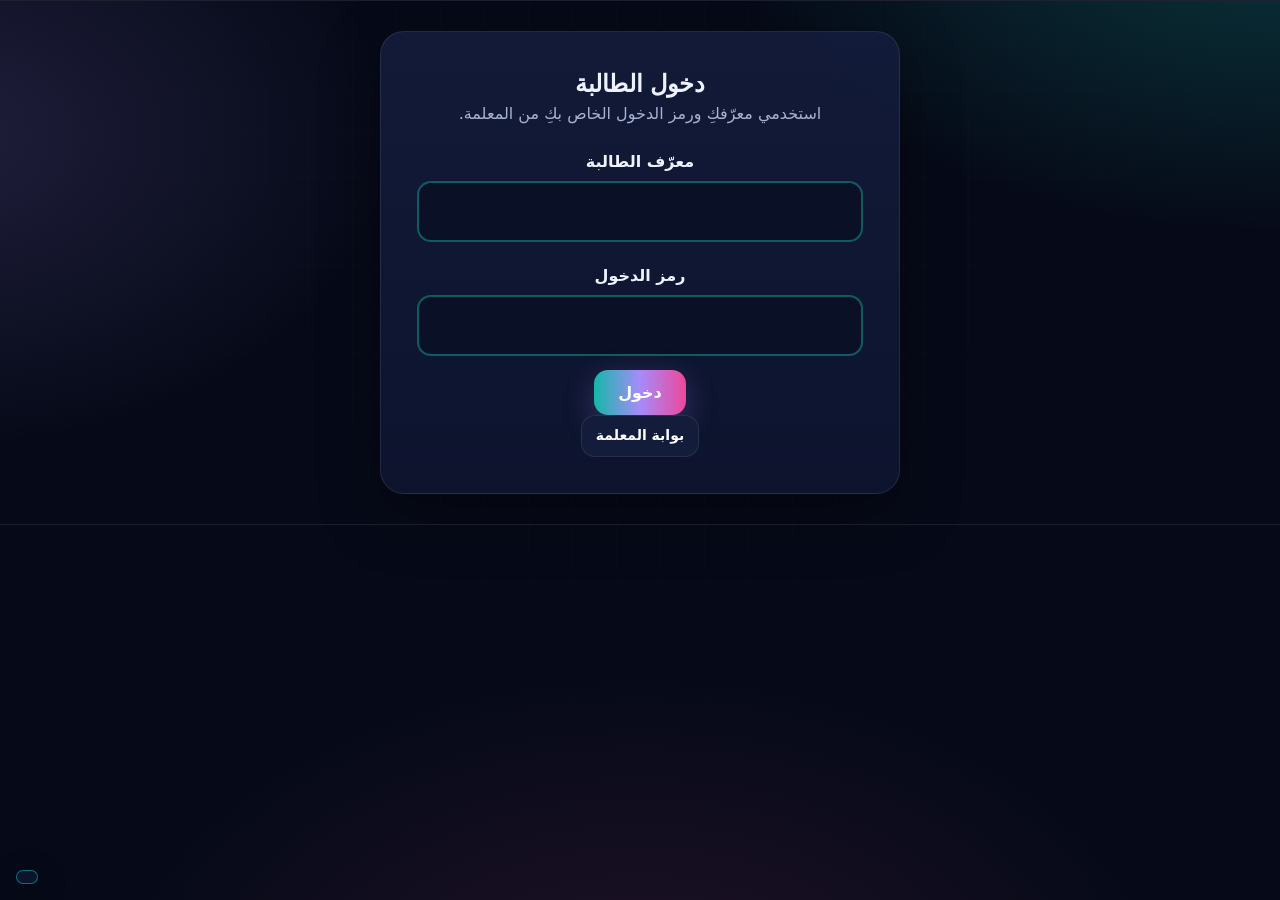
==== commit 8501c4bb: "Merge bfabcafd9ec3f3e4b45458ac5d464163e19687a9 into ec6a8a8876047686b44fa1865297d2415e684c16" ====
--- a/index.html
+++ b/index.html
@@ -33,6 +33,7 @@
 <footer id="ftr"></footer>
 <button class="guideBtn" id="guideBtn" aria-label="المرشد الآلي: جولة تعريفية بهذه الشاشة"></button>
 <script src="assets/platform.js"></script>
+<script src="assets/api.js"></script>
 <script src="assets/engine.js"></script>
 </body>
 </html>
